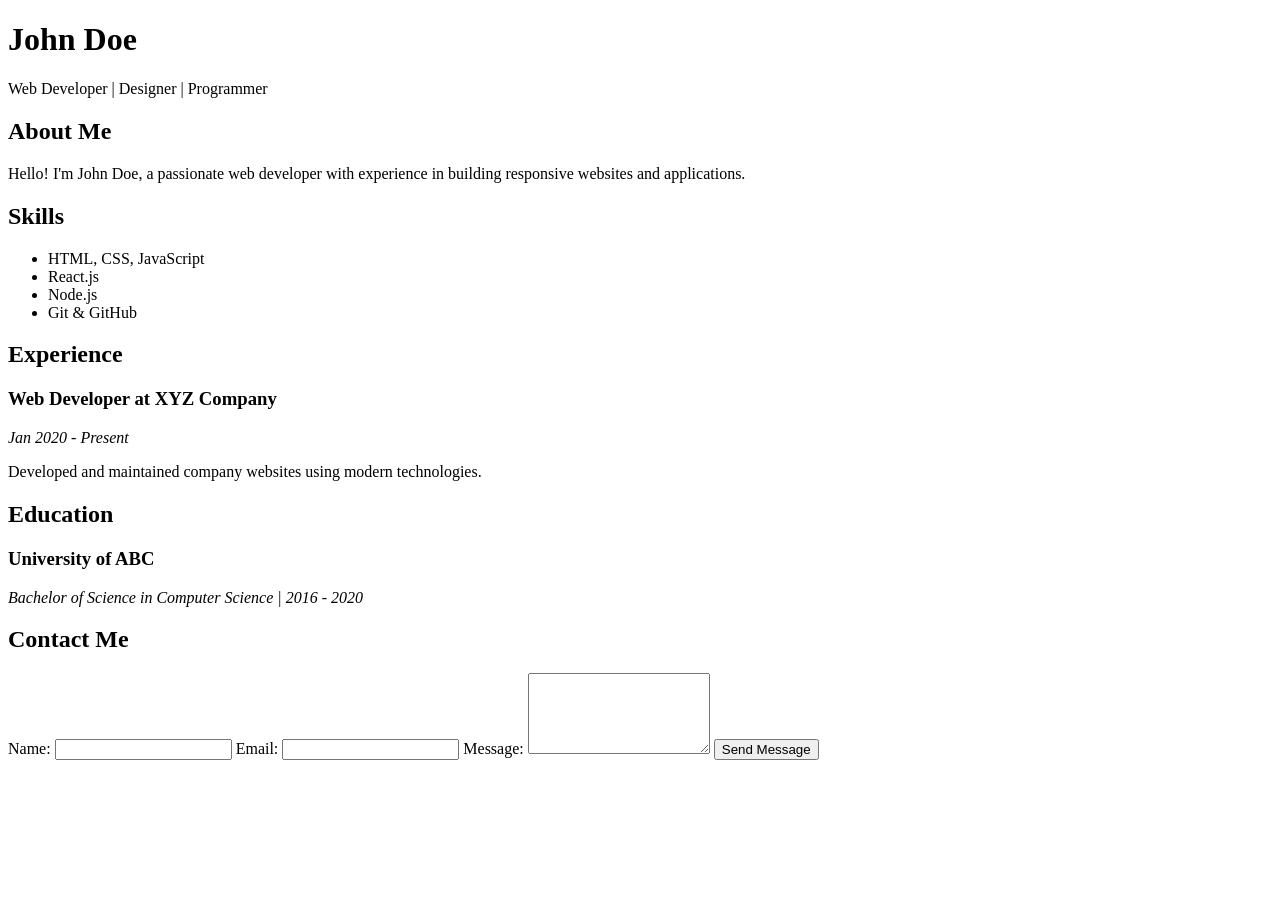
==== index.html @ b2615e73 "Create index.html" ====
<!DOCTYPE html>
<html lang="en">
<head>
  <meta charset="UTF-8">
  <meta name="viewport" content="width=device-width, initial-scale=1.0">
  <title>My CV</title>
  <link rel="stylesheet" href="style.css">
</head>
<body>
  <header>
    <h1>John Doe</h1>
    <p>Web Developer | Designer | Programmer</p>
  </header>

  <section id="about">
    <h2>About Me</h2>
    <p>Hello! I'm John Doe, a passionate web developer with experience in building responsive websites and applications.</p>
  </section>

  <section id="skills">
    <h2>Skills</h2>
    <ul>
      <li>HTML, CSS, JavaScript</li>
      <li>React.js</li>
      <li>Node.js</li>
      <li>Git & GitHub</li>
    </ul>
  </section>

  <section id="experience">
    <h2>Experience</h2>
    <div class="job">
      <h3>Web Developer at XYZ Company</h3>
      <p><em>Jan 2020 - Present</em></p>
      <p>Developed and maintained company websites using modern technologies.</p>
    </div>
  </section>

  <section id="education">
    <h2>Education</h2>
    <div class="school">
      <h3>University of ABC</h3>
      <p><em>Bachelor of Science in Computer Science | 2016 - 2020</em></p>
    </div>
  </section>

  <section id="contact">
    <h2>Contact Me</h2>
    <form id="contact-form">
      <label for="name">Name:</label>
      <input type="text" id="name" name="name" required>

      <label for="email">Email:</label>
      <input type="email" id="email" name="email" required>

      <label for="message">Message:</label>
      <textarea id="message" name="message" rows="5" required></textarea>

      <button type="submit">Send Message</button>
    </form>
  </section>

  <!-- Optional: Add JavaScript file -->
  <!--<script src="script.js"></script>-->
</body>
</html>
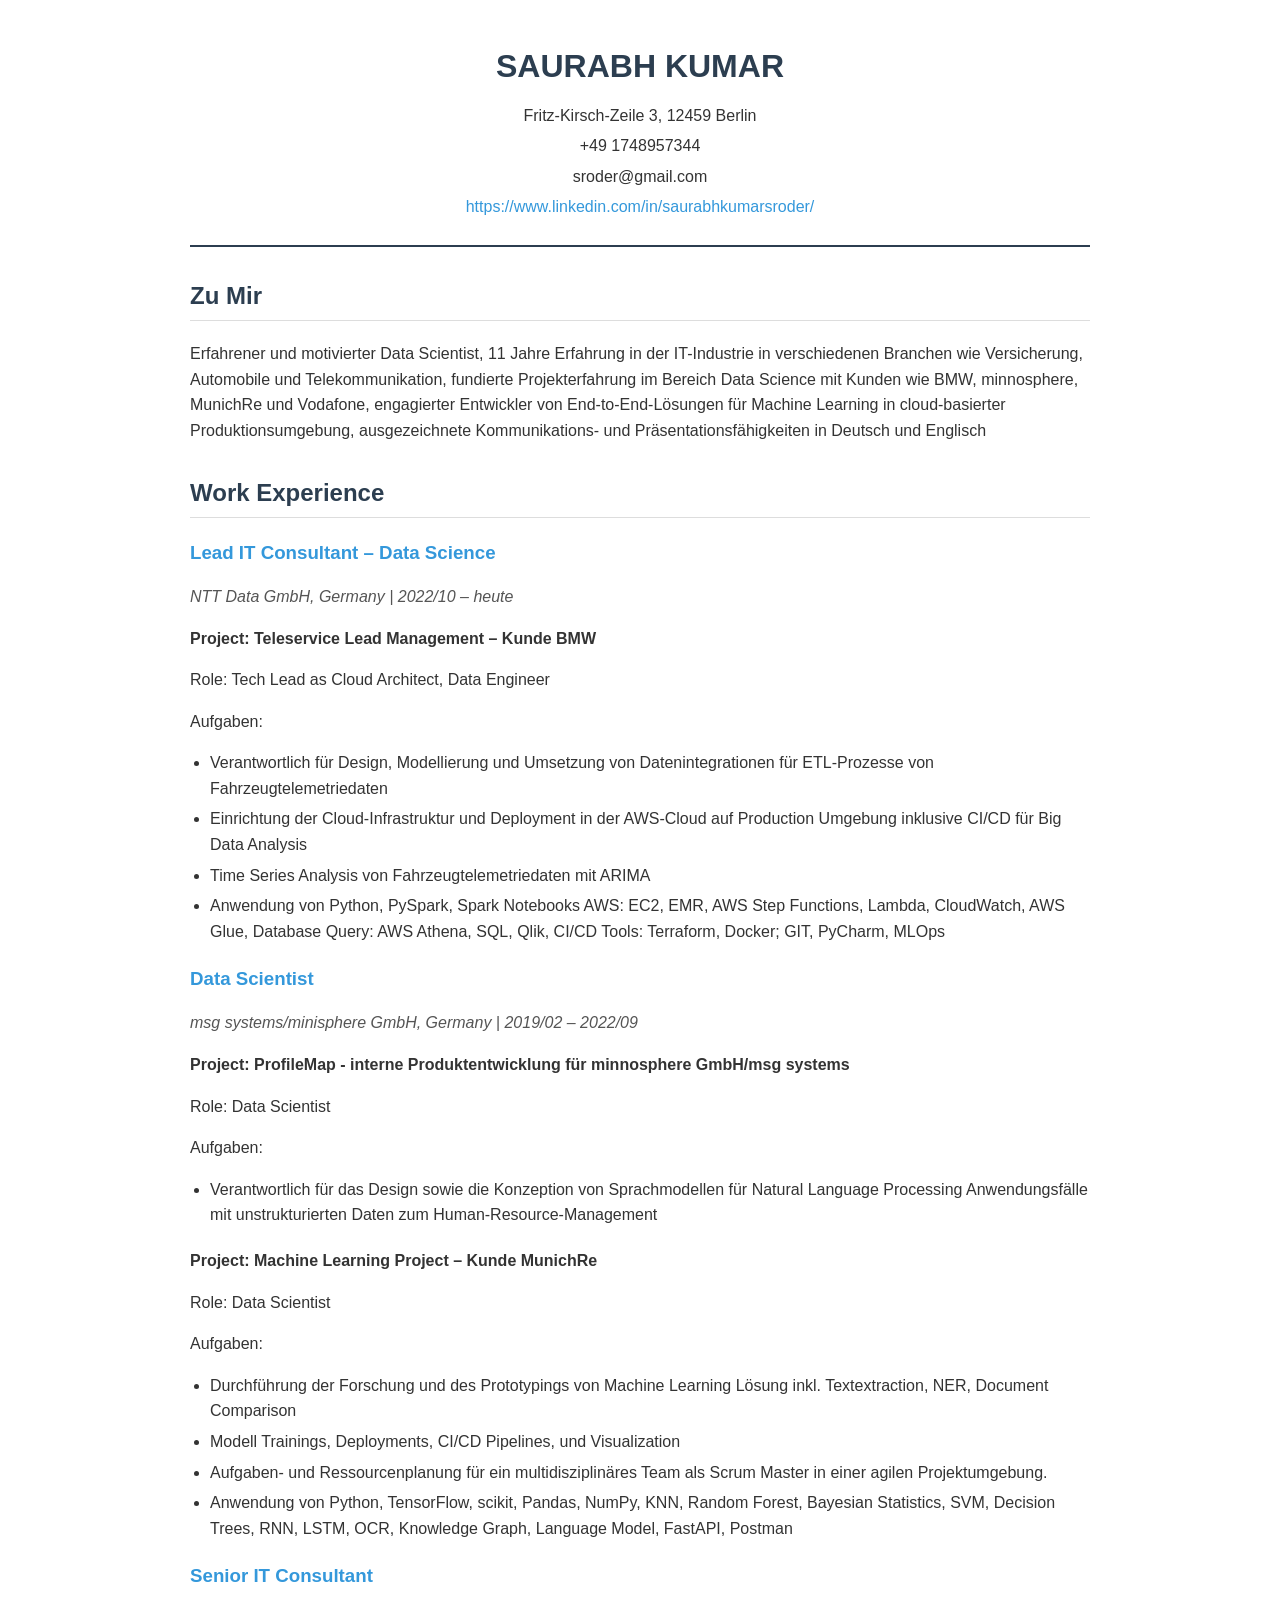
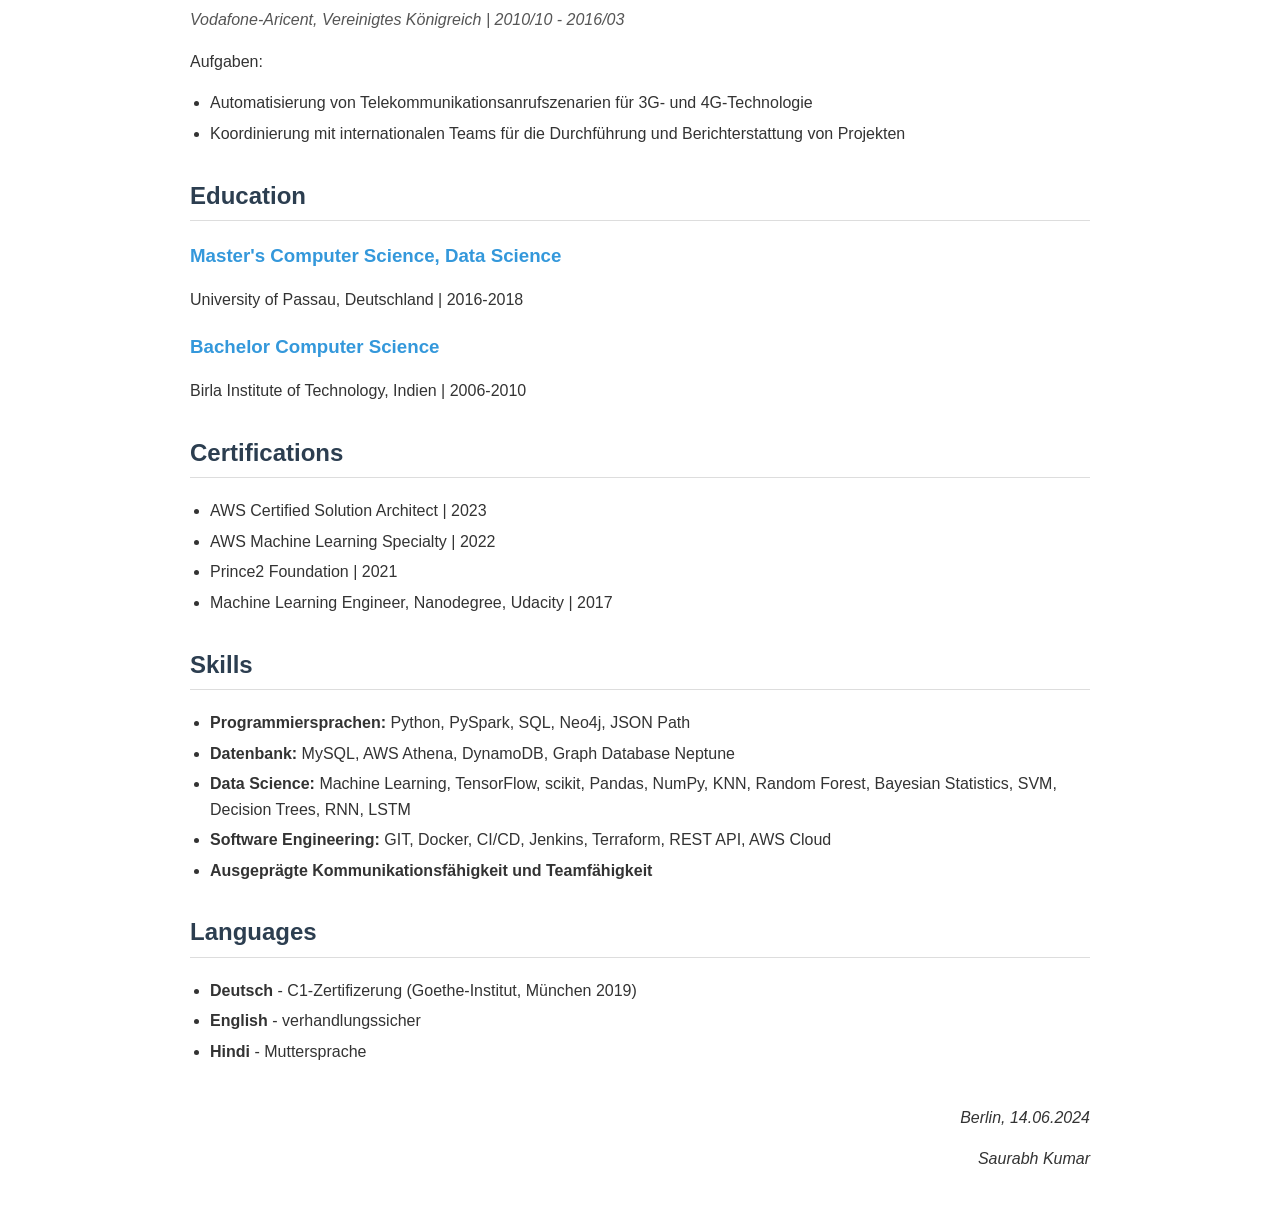
==== commit f8c0043f: "Update index.html" ====
--- a/index.html
+++ b/index.html
@@ -1,66 +1,207 @@
 <!DOCTYPE html>
-<html lang="en">
+<html lang="de">
 <head>
   <meta charset="UTF-8">
   <meta name="viewport" content="width=device-width, initial-scale=1.0">
-  <title>My CV</title>
-  <link rel="stylesheet" href="style.css">
+  <title>CV - Saurabh Kumar</title>
+  <style>
+    body {
+      font-family: Arial, sans-serif;
+      line-height: 1.6;
+      color: #333;
+      max-width: 900px;
+      margin: 0 auto;
+      padding: 20px;
+    }
+    
+    .header {
+      text-align: center;
+      margin-bottom: 30px;
+      border-bottom: 2px solid #2c3e50;
+      padding-bottom: 20px;
+    }
+    
+    .header h1 {
+      color: #2c3e50;
+      margin-bottom: 10px;
+    }
+    
+    .header p {
+      margin: 5px 0;
+    }
+    
+    h2 {
+      color: #2c3e50;
+      border-bottom: 1px solid #ddd;
+      padding-bottom: 5px;
+      margin-top: 30px;
+    }
+    
+    h3 {
+      color: #3498db;
+      margin-bottom: 5px;
+    }
+    
+    h4 {
+      margin-top: 15px;
+      margin-bottom: 5px;
+    }
+    
+    .job, .project, .degree {
+      margin-bottom: 20px;
+    }
+    
+    .job-details {
+      font-style: italic;
+      color: #555;
+    }
+    
+    ul {
+      padding-left: 20px;
+    }
+    
+    li {
+      margin-bottom: 5px;
+    }
+    
+    .footer {
+      margin-top: 40px;
+      text-align: right;
+      font-style: italic;
+    }
+    
+    a {
+      color: #3498db;
+      text-decoration: none;
+    }
+    
+    a:hover {
+      text-decoration: underline;
+    }
+  </style>
 </head>
 <body>
-  <header>
-    <h1>John Doe</h1>
-    <p>Web Developer | Designer | Programmer</p>
-  </header>
-
-  <section id="about">
-    <h2>About Me</h2>
-    <p>Hello! I'm John Doe, a passionate web developer with experience in building responsive websites and applications.</p>
-  </section>
-
-  <section id="skills">
+  <div class="header">
+    <h1>SAURABH KUMAR</h1>
+    <p>Fritz-Kirsch-Zeile 3, 12459 Berlin</p>
+    <p>+49 1748957344</p>
+    <p>sroder@gmail.com</p>
+    <p><a href="https://www.linkedin.com/in/saurabhkumarsroder/" target="_blank">https://www.linkedin.com/in/saurabhkumarsroder/</a></p>
+  </div>
+
+  <div class="about-me">
+    <h2>Zu Mir</h2>
+    <p>
+      Erfahrener und motivierter Data Scientist, 11 Jahre Erfahrung in der IT-Industrie in verschiedenen
+      Branchen wie Versicherung, Automobile und Telekommunikation, fundierte Projekterfahrung im
+      Bereich Data Science mit Kunden wie BMW, minnosphere, MunichRe und Vodafone, engagierter
+      Entwickler von End-to-End-Lösungen für Machine Learning in cloud-basierter Produktionsumgebung,
+      ausgezeichnete Kommunikations- und Präsentationsfähigkeiten in Deutsch und Englisch
+    </p>
+  </div>
+
+  <div class="work-experience">
+    <h2>Work Experience</h2>
+    
+    <div class="job">
+      <h3>Lead IT Consultant – Data Science</h3>
+      <p class="job-details">NTT Data GmbH, Germany | 2022/10 – heute</p>
+      
+      <div class="project">
+        <h4>Project: Teleservice Lead Management – Kunde BMW</h4>
+        <p>Role: Tech Lead as Cloud Architect, Data Engineer</p>
+        <p>Aufgaben:</p>
+        <ul>
+          <li>Verantwortlich für Design, Modellierung und Umsetzung von Datenintegrationen für ETL-Prozesse von Fahrzeugtelemetriedaten</li>
+          <li>Einrichtung der Cloud-Infrastruktur und Deployment in der AWS-Cloud auf Production Umgebung inklusive CI/CD für Big Data Analysis</li>
+          <li>Time Series Analysis von Fahrzeugtelemetriedaten mit ARIMA</li>
+          <li>Anwendung von Python, PySpark, Spark Notebooks AWS: EC2, EMR, AWS Step Functions, Lambda, CloudWatch, AWS Glue, Database Query: AWS Athena, SQL, Qlik, CI/CD Tools: Terraform, Docker; GIT, PyCharm, MLOps</li>
+        </ul>
+      </div>
+    </div>
+    
+    <div class="job">
+      <h3>Data Scientist</h3>
+      <p class="job-details">msg systems/minisphere GmbH, Germany | 2019/02 – 2022/09</p>
+      
+      <div class="project">
+        <h4>Project: ProfileMap - interne Produktentwicklung für minnosphere GmbH/msg systems</h4>
+        <p>Role: Data Scientist</p>
+        <p>Aufgaben:</p>
+        <ul>
+          <li>Verantwortlich für das Design sowie die Konzeption von Sprachmodellen für Natural Language Processing Anwendungsfälle mit unstrukturierten Daten zum Human-Resource-Management</li>
+        </ul>
+      </div>
+      
+      <div class="project">
+        <h4>Project: Machine Learning Project – Kunde MunichRe</h4>
+        <p>Role: Data Scientist</p>
+        <p>Aufgaben:</p>
+        <ul>
+          <li>Durchführung der Forschung und des Prototypings von Machine Learning Lösung inkl. Textextraction, NER, Document Comparison</li>
+          <li>Modell Trainings, Deployments, CI/CD Pipelines, und Visualization</li>
+          <li>Aufgaben- und Ressourcenplanung für ein multidisziplinäres Team als Scrum Master in einer agilen Projektumgebung.</li>
+          <li>Anwendung von Python, TensorFlow, scikit, Pandas, NumPy, KNN, Random Forest, Bayesian Statistics, SVM, Decision Trees, RNN, LSTM, OCR, Knowledge Graph, Language Model, FastAPI, Postman</li>
+        </ul>
+      </div>
+    </div>
+    
+    <div class="job">
+      <h3>Senior IT Consultant</h3>
+      <p class="job-details">Vodafone-Aricent, Vereinigtes Königreich | 2010/10 - 2016/03</p>
+      <p>Aufgaben:</p>
+      <ul>
+        <li>Automatisierung von Telekommunikationsanrufszenarien für 3G- und 4G-Technologie</li>
+        <li>Koordinierung mit internationalen Teams für die Durchführung und Berichterstattung von Projekten</li>
+      </ul>
+    </div>
+  </div>
+
+  <div class="education">
+    <h2>Education</h2>
+    <div class="degree">
+      <h3>Master's Computer Science, Data Science</h3>
+      <p>University of Passau, Deutschland | 2016-2018</p>
+    </div>
+    <div class="degree">
+      <h3>Bachelor Computer Science</h3>
+      <p>Birla Institute of Technology, Indien | 2006-2010</p>
+    </div>
+  </div>
+
+  <div class="certifications">
+    <h2>Certifications</h2>
+    <ul>
+      <li>AWS Certified Solution Architect | 2023</li>
+      <li>AWS Machine Learning Specialty | 2022</li>
+      <li>Prince2 Foundation | 2021</li>
+      <li>Machine Learning Engineer, Nanodegree, Udacity | 2017</li>
+    </ul>
+  </div>
+
+  <div class="skills">
     <h2>Skills</h2>
     <ul>
-      <li>HTML, CSS, JavaScript</li>
-      <li>React.js</li>
-      <li>Node.js</li>
-      <li>Git & GitHub</li>
+      <li><strong>Programmiersprachen:</strong> Python, PySpark, SQL, Neo4j, JSON Path</li>
+      <li><strong>Datenbank:</strong> MySQL, AWS Athena, DynamoDB, Graph Database Neptune</li>
+      <li><strong>Data Science:</strong> Machine Learning, TensorFlow, scikit, Pandas, NumPy, KNN, Random Forest, Bayesian Statistics, SVM, Decision Trees, RNN, LSTM</li>
+      <li><strong>Software Engineering:</strong> GIT, Docker, CI/CD, Jenkins, Terraform, REST API, AWS Cloud</li>
+      <li><strong>Ausgeprägte Kommunikationsfähigkeit und Teamfähigkeit</strong></li>
     </ul>
-  </section>
-
-  <section id="experience">
-    <h2>Experience</h2>
-    <div class="job">
-      <h3>Web Developer at XYZ Company</h3>
-      <p><em>Jan 2020 - Present</em></p>
-      <p>Developed and maintained company websites using modern technologies.</p>
-    </div>
-  </section>
-
-  <section id="education">
-    <h2>Education</h2>
-    <div class="school">
-      <h3>University of ABC</h3>
-      <p><em>Bachelor of Science in Computer Science | 2016 - 2020</em></p>
-    </div>
-  </section>
-
-  <section id="contact">
-    <h2>Contact Me</h2>
-    <form id="contact-form">
-      <label for="name">Name:</label>
-      <input type="text" id="name" name="name" required>
-
-      <label for="email">Email:</label>
-      <input type="email" id="email" name="email" required>
-
-      <label for="message">Message:</label>
-      <textarea id="message" name="message" rows="5" required></textarea>
-
-      <button type="submit">Send Message</button>
-    </form>
-  </section>
-
-  <!-- Optional: Add JavaScript file -->
-  <!--<script src="script.js"></script>-->
+  </div>
+
+  <div class="languages">
+    <h2>Languages</h2>
+    <ul>
+      <li><strong>Deutsch</strong> - C1-Zertifizerung (Goethe-Institut, München 2019)</li>
+      <li><strong>English</strong> - verhandlungssicher</li>
+      <li><strong>Hindi</strong> - Muttersprache</li>
+    </ul>
+  </div>
+
+  <div class="footer">
+    <p>Berlin, 14.06.2024</p>
+    <p>Saurabh Kumar</p>
+  </div>
 </body>
 </html>
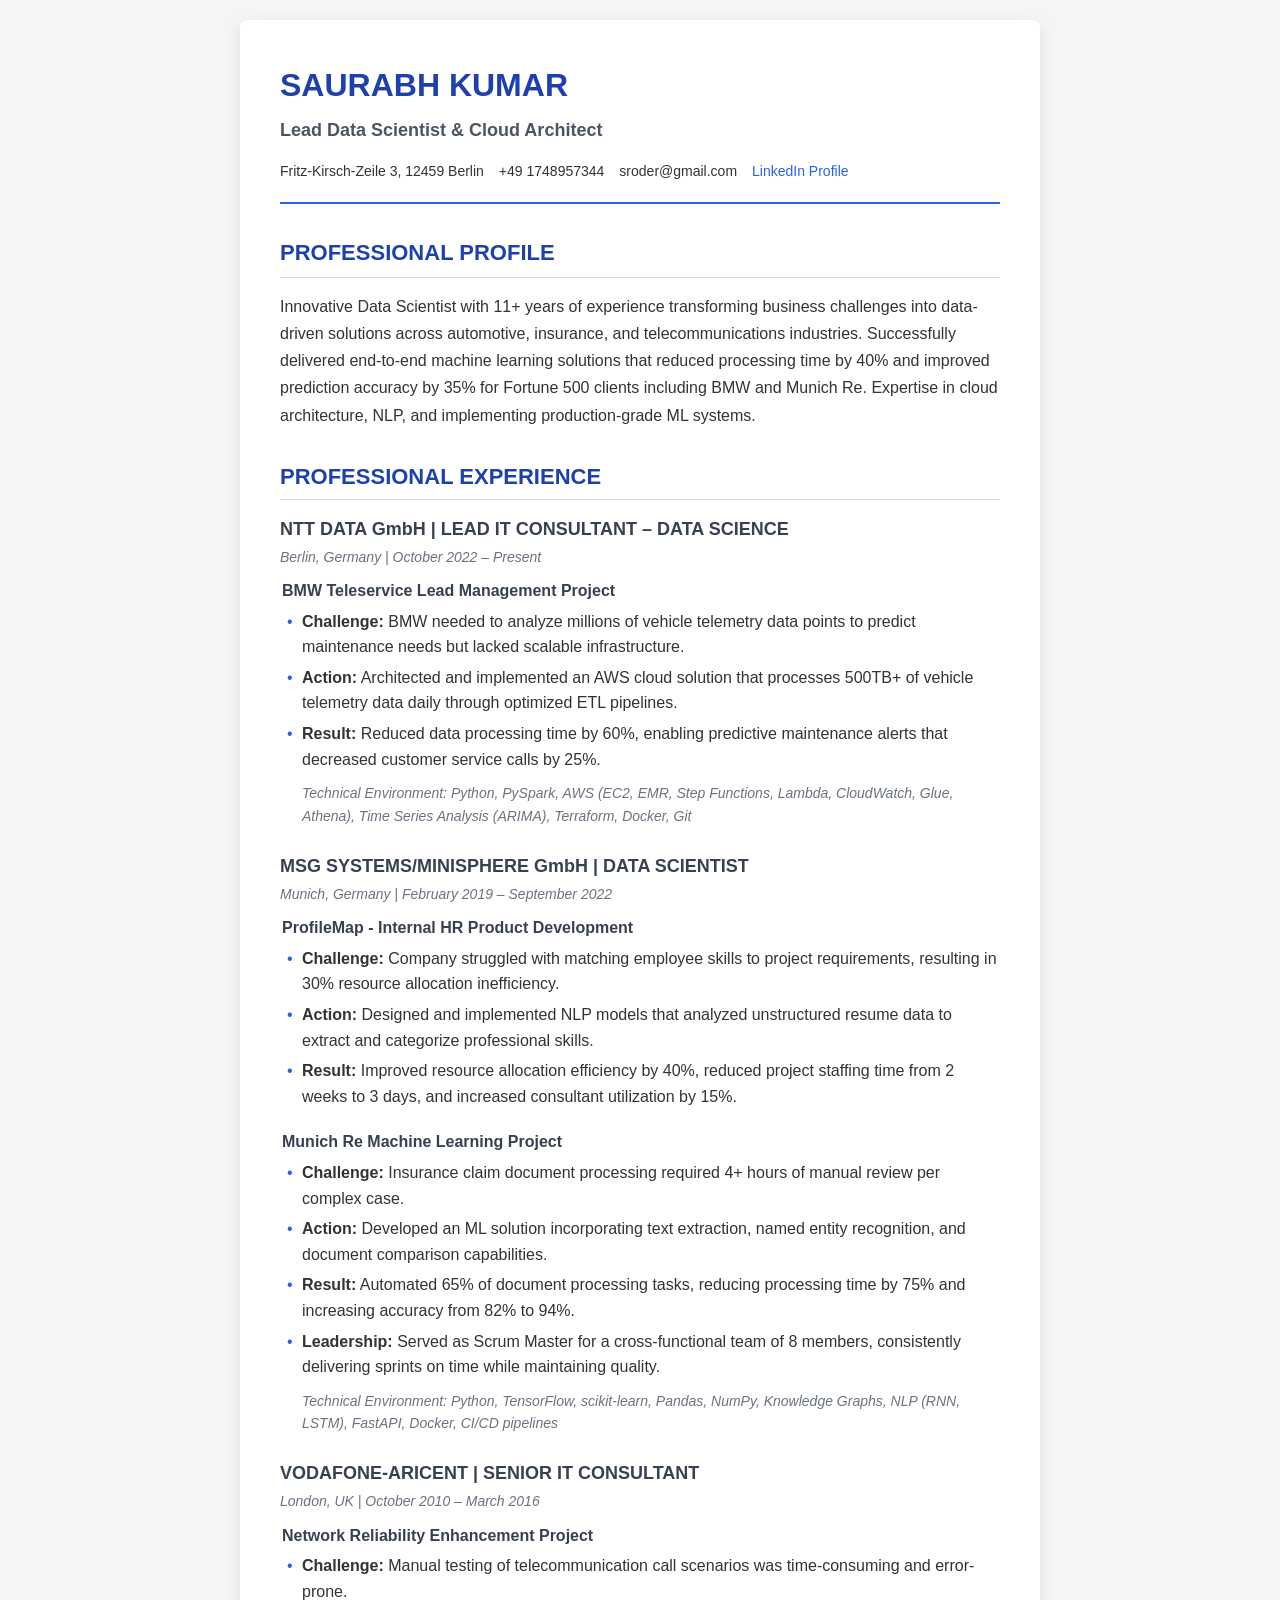
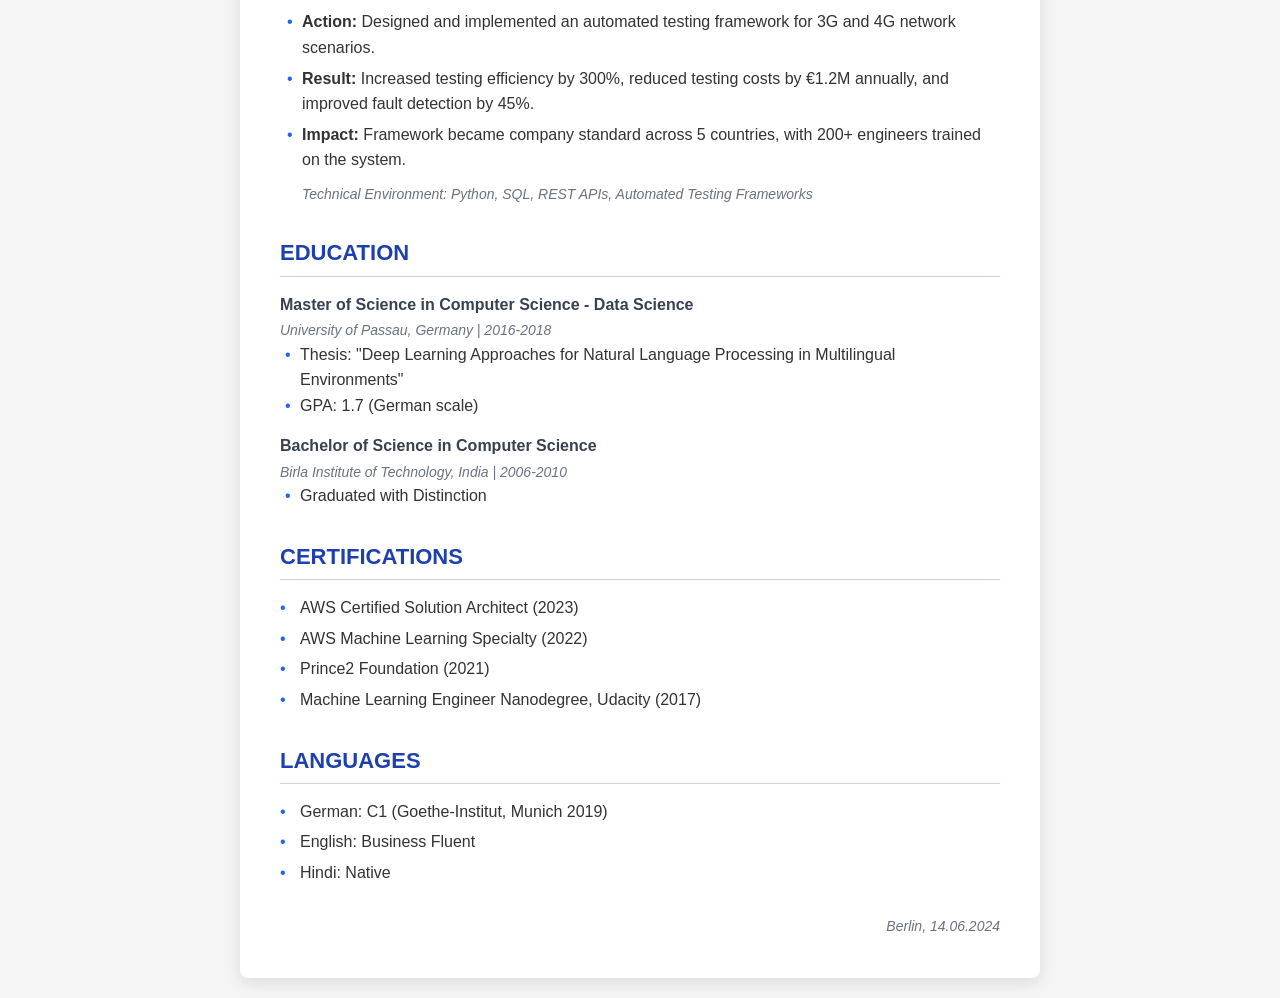
==== commit 8899b026: "Rename new_index.html to index.html" ====
--- a/index.html
+++ b/index.html
@@ -1,207 +1,347 @@
 <!DOCTYPE html>
-<html lang="de">
+<html lang="en">
 <head>
-  <meta charset="UTF-8">
-  <meta name="viewport" content="width=device-width, initial-scale=1.0">
-  <title>CV - Saurabh Kumar</title>
-  <style>
-    body {
-      font-family: Arial, sans-serif;
-      line-height: 1.6;
-      color: #333;
-      max-width: 900px;
-      margin: 0 auto;
-      padding: 20px;
-    }
-    
-    .header {
-      text-align: center;
-      margin-bottom: 30px;
-      border-bottom: 2px solid #2c3e50;
-      padding-bottom: 20px;
-    }
-    
-    .header h1 {
-      color: #2c3e50;
-      margin-bottom: 10px;
-    }
-    
-    .header p {
-      margin: 5px 0;
-    }
-    
-    h2 {
-      color: #2c3e50;
-      border-bottom: 1px solid #ddd;
-      padding-bottom: 5px;
-      margin-top: 30px;
-    }
-    
-    h3 {
-      color: #3498db;
-      margin-bottom: 5px;
-    }
-    
-    h4 {
-      margin-top: 15px;
-      margin-bottom: 5px;
-    }
-    
-    .job, .project, .degree {
-      margin-bottom: 20px;
-    }
-    
-    .job-details {
-      font-style: italic;
-      color: #555;
-    }
-    
-    ul {
-      padding-left: 20px;
-    }
-    
-    li {
-      margin-bottom: 5px;
-    }
-    
-    .footer {
-      margin-top: 40px;
-      text-align: right;
-      font-style: italic;
-    }
-    
-    a {
-      color: #3498db;
-      text-decoration: none;
-    }
-    
-    a:hover {
-      text-decoration: underline;
-    }
-  </style>
+    <meta charset="UTF-8">
+    <meta name="viewport" content="width=device-width, initial-scale=1.0">
+    <title>Saurabh Kumar - CV</title>
+    <style>
+        /* CSS Reset and Base Styles */
+        * {
+            margin: 0;
+            padding: 0;
+            box-sizing: border-box;
+            font-family: 'Segoe UI', Tahoma, Geneva, Verdana, sans-serif;
+        }
+        
+        body {
+            background-color: #f5f5f5;
+            color: #333;
+            line-height: 1.6;
+            padding: 20px;
+        }
+        
+        .cv-container {
+            max-width: 800px;
+            margin: 0 auto;
+            background-color: white;
+            box-shadow: 0 5px 15px rgba(0,0,0,0.1);
+            padding: 40px;
+            border-radius: 8px;
+        }
+        
+        /* Header Styles */
+        .header {
+            border-bottom: 2px solid #2563eb;
+            padding-bottom: 20px;
+            margin-bottom: 30px;
+        }
+        
+        .name {
+            font-size: 32px;
+            color: #1e40af;
+            margin-bottom: 5px;
+            font-weight: bold;
+        }
+        
+        .title {
+            font-size: 18px;
+            color: #4b5563;
+            margin-bottom: 15px;
+            font-weight: 600;
+        }
+        
+        .contact-info {
+            display: flex;
+            flex-wrap: wrap;
+            gap: 15px;
+            font-size: 14px;
+        }
+        
+        .contact-info a {
+            color: #2563eb;
+            text-decoration: none;
+            transition: color 0.3s;
+        }
+        
+        .contact-info a:hover {
+            color: #1e40af;
+            text-decoration: underline;
+        }
+        
+        /* Section Styles */
+        .section {
+            margin-bottom: 30px;
+        }
+        
+        .section-title {
+            font-size: 22px;
+            color: #1e40af;
+            border-bottom: 1px solid #cbd5e1;
+            padding-bottom: 5px;
+            margin-bottom: 15px;
+            font-weight: 600;
+        }
+        
+        /* Profile Section */
+        .profile {
+            line-height: 1.7;
+            margin-bottom: 30px;
+        }
+        
+        /* Experience Styles */
+        .job {
+            margin-bottom: 25px;
+        }
+        
+        .job-header {
+            margin-bottom: 10px;
+        }
+        
+        .job-title {
+            font-size: 18px;
+            font-weight: 600;
+            color: #374151;
+            display: flex;
+            justify-content: space-between;
+            align-items: baseline;
+        }
+        
+        .job-company {
+            font-weight: bold;
+        }
+        
+        .job-location {
+            font-style: italic;
+            color: #6b7280;
+            margin-top: 2px;
+            font-size: 14px;
+        }
+        
+        .project {
+            margin-bottom: 20px;
+            padding-left: 2px;
+        }
+        
+        .project-title {
+            font-weight: 600;
+            margin-bottom: 5px;
+            color: #374151;
+        }
+        
+        .project-detail {
+            margin-bottom: 5px;
+            margin-left: 20px;
+            position: relative;
+        }
+        
+        .project-detail:before {
+            content: "•";
+            position: absolute;
+            left: -15px;
+            color: #2563eb;
+        }
+        
+        .detail-category {
+            font-weight: 600;
+        }
+        
+        .technical {
+            font-style: italic;
+            margin-top: 10px;
+            font-size: 14px;
+            color: #6b7280;
+            padding-left: 20px;
+        }
+        
+        /* Education Styles */
+        .education-item {
+            margin-bottom: 15px;
+        }
+        
+        .education-title {
+            font-weight: 600;
+            color: #374151;
+        }
+        
+        .education-detail {
+            margin-left: 20px;
+            position: relative;
+        }
+        
+        .education-detail:before {
+            content: "•";
+            position: absolute;
+            left: -15px;
+            color: #2563eb;
+        }
+        
+        /* Certification and Language Styles */
+        .cert-list, .lang-list {
+            list-style-type: none;
+        }
+        
+        .cert-list li, .lang-list li {
+            margin-bottom: 5px;
+            position: relative;
+            padding-left: 20px;
+        }
+        
+        .cert-list li:before, .lang-list li:before {
+            content: "•";
+            position: absolute;
+            left: 0;
+            color: #2563eb;
+        }
+        
+        /* Footer */
+        .footer {
+            text-align: right;
+            font-style: italic;
+            margin-top: 30px;
+            color: #6b7280;
+            font-size: 14px;
+        }
+        
+        /* Responsive Design */
+        @media (max-width: 600px) {
+            .cv-container {
+                padding: 20px;
+            }
+            
+            .name {
+                font-size: 26px;
+            }
+            
+            .job-title {
+                flex-direction: column;
+                align-items: flex-start;
+            }
+        }
+    </style>
 </head>
 <body>
-  <div class="header">
-    <h1>SAURABH KUMAR</h1>
-    <p>Fritz-Kirsch-Zeile 3, 12459 Berlin</p>
-    <p>+49 1748957344</p>
-    <p>sroder@gmail.com</p>
-    <p><a href="https://www.linkedin.com/in/saurabhkumarsroder/" target="_blank">https://www.linkedin.com/in/saurabhkumarsroder/</a></p>
-  </div>
-
-  <div class="about-me">
-    <h2>Zu Mir</h2>
-    <p>
-      Erfahrener und motivierter Data Scientist, 11 Jahre Erfahrung in der IT-Industrie in verschiedenen
-      Branchen wie Versicherung, Automobile und Telekommunikation, fundierte Projekterfahrung im
-      Bereich Data Science mit Kunden wie BMW, minnosphere, MunichRe und Vodafone, engagierter
-      Entwickler von End-to-End-Lösungen für Machine Learning in cloud-basierter Produktionsumgebung,
-      ausgezeichnete Kommunikations- und Präsentationsfähigkeiten in Deutsch und Englisch
-    </p>
-  </div>
-
-  <div class="work-experience">
-    <h2>Work Experience</h2>
-    
-    <div class="job">
-      <h3>Lead IT Consultant – Data Science</h3>
-      <p class="job-details">NTT Data GmbH, Germany | 2022/10 – heute</p>
-      
-      <div class="project">
-        <h4>Project: Teleservice Lead Management – Kunde BMW</h4>
-        <p>Role: Tech Lead as Cloud Architect, Data Engineer</p>
-        <p>Aufgaben:</p>
-        <ul>
-          <li>Verantwortlich für Design, Modellierung und Umsetzung von Datenintegrationen für ETL-Prozesse von Fahrzeugtelemetriedaten</li>
-          <li>Einrichtung der Cloud-Infrastruktur und Deployment in der AWS-Cloud auf Production Umgebung inklusive CI/CD für Big Data Analysis</li>
-          <li>Time Series Analysis von Fahrzeugtelemetriedaten mit ARIMA</li>
-          <li>Anwendung von Python, PySpark, Spark Notebooks AWS: EC2, EMR, AWS Step Functions, Lambda, CloudWatch, AWS Glue, Database Query: AWS Athena, SQL, Qlik, CI/CD Tools: Terraform, Docker; GIT, PyCharm, MLOps</li>
-        </ul>
-      </div>
+    <div class="cv-container">
+        <div class="header">
+            <h1 class="name">SAURABH KUMAR</h1>
+            <p class="title">Lead Data Scientist & Cloud Architect</p>
+            <div class="contact-info">
+                <span>Fritz-Kirsch-Zeile 3, 12459 Berlin</span>
+                <span>+49 1748957344</span>
+                <span>sroder@gmail.com</span>
+                <a href="https://www.linkedin.com/in/saurabhkumarsroder/" target="_blank">LinkedIn Profile</a>
+            </div>
+        </div>
+
+        <div class="section profile">
+            <h2 class="section-title">PROFESSIONAL PROFILE</h2>
+            <p>
+                Innovative Data Scientist with 11+ years of experience transforming business challenges into data-driven solutions across automotive, insurance, and telecommunications industries. Successfully delivered end-to-end machine learning solutions that reduced processing time by 40% and improved prediction accuracy by 35% for Fortune 500 clients including BMW and Munich Re. Expertise in cloud architecture, NLP, and implementing production-grade ML systems.
+            </p>
+        </div>
+
+        <div class="section">
+            <h2 class="section-title">PROFESSIONAL EXPERIENCE</h2>
+            
+            <div class="job">
+                <div class="job-header">
+                    <div class="job-title">
+                        <span class="job-company">NTT DATA GmbH | LEAD IT CONSULTANT – DATA SCIENCE</span>
+                    </div>
+                    <div class="job-location">Berlin, Germany | October 2022 – Present</div>
+                </div>
+                
+                <div class="project">
+                    <div class="project-title">BMW Teleservice Lead Management Project</div>
+                    <div class="project-detail"><span class="detail-category">Challenge:</span> BMW needed to analyze millions of vehicle telemetry data points to predict maintenance needs but lacked scalable infrastructure.</div>
+                    <div class="project-detail"><span class="detail-category">Action:</span> Architected and implemented an AWS cloud solution that processes 500TB+ of vehicle telemetry data daily through optimized ETL pipelines.</div>
+                    <div class="project-detail"><span class="detail-category">Result:</span> Reduced data processing time by 60%, enabling predictive maintenance alerts that decreased customer service calls by 25%.</div>
+                    <div class="technical">Technical Environment: Python, PySpark, AWS (EC2, EMR, Step Functions, Lambda, CloudWatch, Glue, Athena), Time Series Analysis (ARIMA), Terraform, Docker, Git</div>
+                </div>
+            </div>
+            
+            <div class="job">
+                <div class="job-header">
+                    <div class="job-title">
+                        <span class="job-company">MSG SYSTEMS/MINISPHERE GmbH | DATA SCIENTIST</span>
+                    </div>
+                    <div class="job-location">Munich, Germany | February 2019 – September 2022</div>
+                </div>
+                
+                <div class="project">
+                    <div class="project-title">ProfileMap - Internal HR Product Development</div>
+                    <div class="project-detail"><span class="detail-category">Challenge:</span> Company struggled with matching employee skills to project requirements, resulting in 30% resource allocation inefficiency.</div>
+                    <div class="project-detail"><span class="detail-category">Action:</span> Designed and implemented NLP models that analyzed unstructured resume data to extract and categorize professional skills.</div>
+                    <div class="project-detail"><span class="detail-category">Result:</span> Improved resource allocation efficiency by 40%, reduced project staffing time from 2 weeks to 3 days, and increased consultant utilization by 15%.</div>
+                </div>
+                
+                <div class="project">
+                    <div class="project-title">Munich Re Machine Learning Project</div>
+                    <div class="project-detail"><span class="detail-category">Challenge:</span> Insurance claim document processing required 4+ hours of manual review per complex case.</div>
+                    <div class="project-detail"><span class="detail-category">Action:</span> Developed an ML solution incorporating text extraction, named entity recognition, and document comparison capabilities.</div>
+                    <div class="project-detail"><span class="detail-category">Result:</span> Automated 65% of document processing tasks, reducing processing time by 75% and increasing accuracy from 82% to 94%.</div>
+                    <div class="project-detail"><span class="detail-category">Leadership:</span> Served as Scrum Master for a cross-functional team of 8 members, consistently delivering sprints on time while maintaining quality.</div>
+                    <div class="technical">Technical Environment: Python, TensorFlow, scikit-learn, Pandas, NumPy, Knowledge Graphs, NLP (RNN, LSTM), FastAPI, Docker, CI/CD pipelines</div>
+                </div>
+            </div>
+            
+            <div class="job">
+                <div class="job-header">
+                    <div class="job-title">
+                        <span class="job-company">VODAFONE-ARICENT | SENIOR IT CONSULTANT</span>
+                    </div>
+                    <div class="job-location">London, UK | October 2010 – March 2016</div>
+                </div>
+                
+                <div class="project">
+                    <div class="project-title">Network Reliability Enhancement Project</div>
+                    <div class="project-detail"><span class="detail-category">Challenge:</span> Manual testing of telecommunication call scenarios was time-consuming and error-prone.</div>
+                    <div class="project-detail"><span class="detail-category">Action:</span> Designed and implemented an automated testing framework for 3G and 4G network scenarios.</div>
+                    <div class="project-detail"><span class="detail-category">Result:</span> Increased testing efficiency by 300%, reduced testing costs by €1.2M annually, and improved fault detection by 45%.</div>
+                    <div class="project-detail"><span class="detail-category">Impact:</span> Framework became company standard across 5 countries, with 200+ engineers trained on the system.</div>
+                    <div class="technical">Technical Environment: Python, SQL, REST APIs, Automated Testing Frameworks</div>
+                </div>
+            </div>
+        </div>
+
+        <div class="section">
+            <h2 class="section-title">EDUCATION</h2>
+            
+            <div class="education-item">
+                <div class="education-title">Master of Science in Computer Science - Data Science</div>
+                <div class="job-location">University of Passau, Germany | 2016-2018</div>
+                <div class="education-detail">Thesis: "Deep Learning Approaches for Natural Language Processing in Multilingual Environments"</div>
+                <div class="education-detail">GPA: 1.7 (German scale)</div>
+            </div>
+            
+            <div class="education-item">
+                <div class="education-title">Bachelor of Science in Computer Science</div>
+                <div class="job-location">Birla Institute of Technology, India | 2006-2010</div>
+                <div class="education-detail">Graduated with Distinction</div>
+            </div>
+        </div>
+
+        <div class="section">
+            <h2 class="section-title">CERTIFICATIONS</h2>
+            <ul class="cert-list">
+                <li>AWS Certified Solution Architect (2023)</li>
+                <li>AWS Machine Learning Specialty (2022)</li>
+                <li>Prince2 Foundation (2021)</li>
+                <li>Machine Learning Engineer Nanodegree, Udacity (2017)</li>
+            </ul>
+        </div>
+
+        <div class="section">
+            <h2 class="section-title">LANGUAGES</h2>
+            <ul class="lang-list">
+                <li>German: C1 (Goethe-Institut, Munich 2019)</li>
+                <li>English: Business Fluent</li>
+                <li>Hindi: Native</li>
+            </ul>
+        </div>
+
+        <div class="footer">
+            Berlin, 14.06.2024
+        </div>
     </div>
-    
-    <div class="job">
-      <h3>Data Scientist</h3>
-      <p class="job-details">msg systems/minisphere GmbH, Germany | 2019/02 – 2022/09</p>
-      
-      <div class="project">
-        <h4>Project: ProfileMap - interne Produktentwicklung für minnosphere GmbH/msg systems</h4>
-        <p>Role: Data Scientist</p>
-        <p>Aufgaben:</p>
-        <ul>
-          <li>Verantwortlich für das Design sowie die Konzeption von Sprachmodellen für Natural Language Processing Anwendungsfälle mit unstrukturierten Daten zum Human-Resource-Management</li>
-        </ul>
-      </div>
-      
-      <div class="project">
-        <h4>Project: Machine Learning Project – Kunde MunichRe</h4>
-        <p>Role: Data Scientist</p>
-        <p>Aufgaben:</p>
-        <ul>
-          <li>Durchführung der Forschung und des Prototypings von Machine Learning Lösung inkl. Textextraction, NER, Document Comparison</li>
-          <li>Modell Trainings, Deployments, CI/CD Pipelines, und Visualization</li>
-          <li>Aufgaben- und Ressourcenplanung für ein multidisziplinäres Team als Scrum Master in einer agilen Projektumgebung.</li>
-          <li>Anwendung von Python, TensorFlow, scikit, Pandas, NumPy, KNN, Random Forest, Bayesian Statistics, SVM, Decision Trees, RNN, LSTM, OCR, Knowledge Graph, Language Model, FastAPI, Postman</li>
-        </ul>
-      </div>
-    </div>
-    
-    <div class="job">
-      <h3>Senior IT Consultant</h3>
-      <p class="job-details">Vodafone-Aricent, Vereinigtes Königreich | 2010/10 - 2016/03</p>
-      <p>Aufgaben:</p>
-      <ul>
-        <li>Automatisierung von Telekommunikationsanrufszenarien für 3G- und 4G-Technologie</li>
-        <li>Koordinierung mit internationalen Teams für die Durchführung und Berichterstattung von Projekten</li>
-      </ul>
-    </div>
-  </div>
-
-  <div class="education">
-    <h2>Education</h2>
-    <div class="degree">
-      <h3>Master's Computer Science, Data Science</h3>
-      <p>University of Passau, Deutschland | 2016-2018</p>
-    </div>
-    <div class="degree">
-      <h3>Bachelor Computer Science</h3>
-      <p>Birla Institute of Technology, Indien | 2006-2010</p>
-    </div>
-  </div>
-
-  <div class="certifications">
-    <h2>Certifications</h2>
-    <ul>
-      <li>AWS Certified Solution Architect | 2023</li>
-      <li>AWS Machine Learning Specialty | 2022</li>
-      <li>Prince2 Foundation | 2021</li>
-      <li>Machine Learning Engineer, Nanodegree, Udacity | 2017</li>
-    </ul>
-  </div>
-
-  <div class="skills">
-    <h2>Skills</h2>
-    <ul>
-      <li><strong>Programmiersprachen:</strong> Python, PySpark, SQL, Neo4j, JSON Path</li>
-      <li><strong>Datenbank:</strong> MySQL, AWS Athena, DynamoDB, Graph Database Neptune</li>
-      <li><strong>Data Science:</strong> Machine Learning, TensorFlow, scikit, Pandas, NumPy, KNN, Random Forest, Bayesian Statistics, SVM, Decision Trees, RNN, LSTM</li>
-      <li><strong>Software Engineering:</strong> GIT, Docker, CI/CD, Jenkins, Terraform, REST API, AWS Cloud</li>
-      <li><strong>Ausgeprägte Kommunikationsfähigkeit und Teamfähigkeit</strong></li>
-    </ul>
-  </div>
-
-  <div class="languages">
-    <h2>Languages</h2>
-    <ul>
-      <li><strong>Deutsch</strong> - C1-Zertifizerung (Goethe-Institut, München 2019)</li>
-      <li><strong>English</strong> - verhandlungssicher</li>
-      <li><strong>Hindi</strong> - Muttersprache</li>
-    </ul>
-  </div>
-
-  <div class="footer">
-    <p>Berlin, 14.06.2024</p>
-    <p>Saurabh Kumar</p>
-  </div>
 </body>
 </html>
